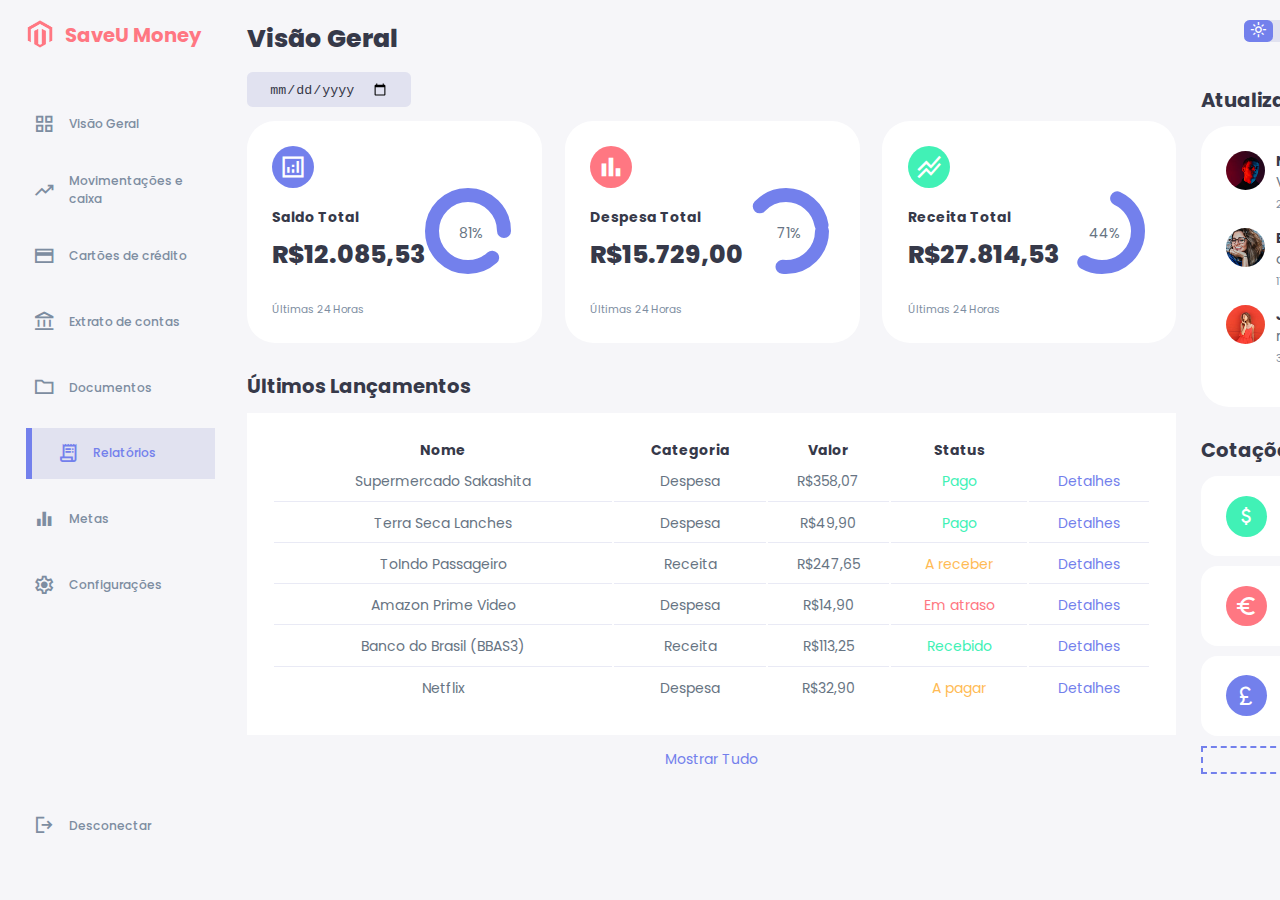
==== index.html @ 5cc4b861 "Esboço do projeto interdisciplinar" ====
<!DOCTYPE html>
<html lang="en">
<head>
    <meta charset="UTF-8">
    <meta http-equiv="X-UA-Compatible" content="IE=edge">
    <meta name="viewport" content="width=device-width, initial-scale=1.0">
    <link href="https://fonts.googleapis.com/css2?family=Material+Symbols+Sharp" rel="stylesheet">
    <link rel="stylesheet" href="./css/style.css">
    <title>SaveU Money</title>
</head>
<body>
    <div class="container">
        <aside>
            <div class="topo">
                <div class="logo">
                    <img src="./img/logo.png" alt="">
                    <h2><span class="perigo">SaveU Money</span></h2>
                </div>
                <div class="fechar" id="btn-fechar">
                    <span class="material-symbols-sharp">close</span>
                </div>
            </div>

            <div class="sidebar">
                <a href="#">
                    <span class="material-symbols-sharp">grid_view</span>
                    <h3>Visão Geral</h3>
                </a>
                <a href="#">
                    <span class="material-symbols-sharp">trending_up</span>
                    <h3>Movimentações e caixa</h3>
                </a>
                <a href="#">
                    <span class="material-symbols-sharp">credit_card</span>
                    <h3>Cartões de crédito</h3>
                </a>
                <a href="#">
                    <span class="material-symbols-sharp">account_balance</span>
                    <h3>Extrato de contas</h3>
                </a>
                <a href="#">
                    <span class="material-symbols-sharp">folder</span>
                    <h3>Documentos</h3>
                </a>
                <a href="#" class="active">
                    <span class="material-symbols-sharp">receipt_long</span>
                    <h3>Relatórios</h3>
                </a>
                <a href="#">
                    <span class="material-symbols-sharp">equalizer</span>
                    <h3>Metas</h3>
                </a>
                <a href="#">
                    <span class="material-symbols-sharp">settings</span>
                    <h3>Configurações</h3>
                </a>
                <a href="#">
                    <span class="material-symbols-sharp">logout</span>
                    <h3>Desconectar</h3>
                </a>
            </div>
        </aside>
        <!-- Fim do Aside -->
        <main>
            <h1>Visão Geral</h1>

            <div class="data">
                <input type="date">
            </div>

            <div class="movimentacao">
                <div class="saldo">
                    <span class="material-symbols-sharp">analytics</span>
                    <div class="meio">
                        <div class="esquerda">
                            <h3>Saldo Total</h3>
                            <h1>R$12.085,53</h1>
                        </div>
                        <div class="progresso">
                            <svg>
                                <circle cx="38" cy="38" r="36"></circle>
                            </svg>
                            <div class="numero">
                                <p>81%</p>
                            </div>
                        </div>
                    </div>
                    <small class="texto-esmaecido">Últimas 24 Horas</small>
                </div>
                <!-- Final das vendas -->
                <div class="despesa">
                    <span class="material-symbols-sharp">bar_chart</span>
                    <div class="meio">
                        <div class="esquerda">
                            <h3>Despesa Total</h3>
                            <h1>R$15.729,00</h1>
                        </div>
                        <div class="progresso">
                            <svg>
                                <circle cx="38" cy="38" r="36"></circle>
                            </svg>
                            <div class="numero">
                                <p>71%</p>
                            </div>
                        </div>
                    </div>
                    <small class="texto-esmaecido">Últimas 24 Horas</small>
                </div>
                <!-- Final das despesas -->
                <div class="receita">
                    <span class="material-symbols-sharp">stacked_line_chart</span>
                    <div class="meio">
                        <div class="esquerda">
                            <h3>Receita Total</h3>
                            <h1>R$27.814,53</h1>
                        </div>
                        <div class="progresso">
                            <svg>
                                <circle cx="38" cy="38" r="36"></circle>
                            </svg>
                            <div class="numero">
                                <p>44%</p>
                            </div>
                        </div>
                    </div>
                    <small class="texto-esmaecido">Últimas 24 Horas</small>
                </div>
                <!-- Final das receitas -->
            </div>
            <!-- Final das Movimentações -->

            <div class="ultimos-lancamentos">
                <h2>Últimos Lançamentos</h2>
                <table>
                    <thead>
                        <tr>
                            <th>Nome</th>
                            <th>Categoria</th>
                            <th>Valor</th>
                            <th>Status</th>
                            <th></th>
                        </tr>
                    </thead>
                    <tbody>
                        <tr>
                            <td>Supermercado Sakashita</td>
                            <td>Despesa</td>
                            <td>R$358,07</td>
                            <td class="sucesso">Pago</td>
                            <td class="primaria detalhe">Detalhes</td>
                        </tr>
                        <tr>
                            <td>Terra Seca Lanches</td>
                            <td>Despesa</td>
                            <td>R$49,90</td>
                            <td class="sucesso">Pago</td>
                            <td class="primaria detalhe">Detalhes</td>
                        </tr>
                        <tr>
                            <td>ToIndo Passageiro</td>
                            <td>Receita</td>
                            <td>R$247,65</td>
                            <td class="aviso">A receber</td>
                            <td class="primaria detalhe">Detalhes</td>
                        </tr>
                        <tr>
                            <td>Amazon Prime Video</td>
                            <td>Despesa</td>
                            <td>R$14,90</td>
                            <td class="perigo">Em atraso</td>
                            <td class="primaria detalhe">Detalhes</td>
                        </tr>
                        <tr>
                            <td>Banco do Brasil (BBAS3)</td>
                            <td>Receita</td>
                            <td>R$113,25</td>
                            <td class="sucesso">Recebido</td>
                            <td class="primaria detalhe">Detalhes</td>
                        </tr>
                        <tr>
                            <td>Netflix</td>
                            <td>Despesa</td>
                            <td>R$32,90</td>
                            <td class="aviso">A pagar</td>
                            <td class="primaria detalhe">Detalhes</td>
                        </tr>
                    </tbody>
                </table>
                <a href="#">Mostrar Tudo</a>
            </div>
        </main>
        <!-- Final da Main -->

        <div class="direita">
            <div class="topo">
                <button id="btn-menu">
                    <span class="material-symbols-sharp">menu</span>
                </button>
                <div class="modo-noturno">
                    <span class="material-symbols-sharp active">light_mode</span>
                    <span class="material-symbols-sharp">dark_mode</span>
                </div>
                <div class="perfil">
                    <div class="info">
                        <p>Olá, <b>Manotheus!</b></p>
                        <small class="texto-esmaecido">21 notificações<span class="material-symbols-sharp">notification_important</span></small>
                    </div>
                    <div class="foto-perfil">
                        <img src="./img/perfil-1.jpg">
                    </div>
                </div>

            </div>
            <!-- Final do topo -->

            <div class="atualizacao-recente">
                <h2>Atualizações Recentes</h2>
                <div class="atualizacoes">
                    <div class="atualizacao">
                        <div class="foto-perfil">
                            <img src="./img/perfil-2.jpg">
                        </div>
                        <div class="mensagem">
                            <p><b>Natalnoel</b> atingiu a meta Viajar!</p>
                            <small class="texto-esmaecido">2 Minutos atrás</small>
                        </div>
                    </div>
                    <div class="atualizacao">
                        <div class="foto-perfil">
                            <img src="./img/perfil-3.jpg">
                        </div>
                        <div class="mensagem">
                            <p><b>Elaine</b> atingiu um de seus objetivos!</p>
                            <small class="texto-esmaecido">17 Minutos atrás</small>
                        </div>
                    </div>
                    <div class="atualizacao">
                        <div class="foto-perfil">
                            <img src="./img/perfil-4.jpg">
                        </div>
                        <div class="mensagem">
                            <p><b>Jakeline</b> estabeleceu uma nova meta!</p>
                            <small class="texto-esmaecido">34 Minutos atrás</small>
                        </div>
                    </div>
                </div>
            </div>
            <!-- Final das Atualizações Recentes -->
            <div class="cotacao">
                <h2>Cotações do dia</h2>
                <div class="moeda dolar">
                    <div class="icone">
                        <span class="material-symbols-sharp">attach_money</span>
                    </div>
                    <div class="direita">
                        <div class="info">
                            <h3>Dólar</h3>
                            <small class="text-esmaecido">Últimas 24 horas</small>
                        </div>
                        <h5 class="perigo">-0,91%</h5>
                        <h3>R$5,26</h3>
                    </div>
                </div>
                <div class="moeda euro">
                    <div class="icone">
                        <span class="material-symbols-sharp">euro_symbol</span>
                    </div>
                    <div class="direita">
                        <div class="info">
                            <h3>Euro</h3>
                            <small class="text-esmaecido">Últimas 24 horas</small>
                        </div>
                        <h5 class="perigo">-0,73</h5>
                        <h3>R$5,18</h3>
                    </div>
                </div>
                <div class="moeda libra">
                    <div class="icone">
                        <span class="material-symbols-sharp">currency_pound</span>
                    </div>
                    <div class="direita">
                        <div class="info">
                            <h3>Libra</h3>
                            <small class="text-esmaecido">Últimas 24 horas</small>
                        </div>
                        <h5 class="perigo">-1,05%</h5>
                        <h3>R$5,94</h3>
                    </div>
                </div>
                <div class="item nova-moeda">
                    <div>
                        <span class="material-symbols-sharp">add</span>
                        <h3>Adicionar Moeda</h3>
                    </div>
                </div>
            </div>

        </div>
    </div>

    <script src="./js/index.js"></script>
</body>
</html>
---- css/style.css ----
@import url("https://fonts.googleapis.com/css2?family=Poppins:wght@300;400;500;600;700;800&display=swap");

/* Variáveis */
:root {
    --cor-primaria: #7380ec;
    --cor-perigo: #ff7782;
    --cor-sucesso: #41f1b6;
    --cor-aviso: #ffbb55;
    --cor-branco: #fff;
    --cor-info-escuro: #7d8da1;
    --cor-info-claro: #dce1eb;
    --cor-escuro: #363949;
    --cor-claro: rgba(132, 139, 200, 0.18);
    --cor-primaria-variante: #111e88;
    --cor-escuro-variante: #677483;
    --cor-fundo: #f6f6f9;

    --cartao-borda-raio: 2rem;
    --borda-raio-1: 0.4rem;
    --borda-raio-2: 0.8rem;
    --borda-raio-3: 1.2rem;

    --cartao-padding: 1.8rem;
    --padding-1: 1.2rem;

    --box-shadow: 0 2rem 3rem var(--cor-claro);
}

.modo-noturno-escuro{
    --cor-fundo: #181a1e;
    --cor-branco: #202528;
    --cor-escuro:  #edeffd;
    --cor-escuro-variante: #a3bdcc;
    --cor-claro: rgba(0, 0, 0, 0.4);
    --box-shadow: 0 2rem 3rem var(--cor-claro);
}

*{
    margin: 0;
    padding: 0;
    outline: 0;
    appearance: none;
    border: 0;
    text-decoration: none;
    list-style: none;
    box-sizing: border-box;
}

html{
    font-size: 14px;
}

body{
    width: 100vw;
    height: 100vh;
    font-family: poppins, sans-serif;
    background: var(--cor-fundo);
    user-select: none;
    overflow-x: hidden;
    color: var(--cor-escuro);
}

.container{
    display: grid;
    width: 96%;
    margin: 0 auto;
    gap: 1.8rem;
    grid-template-columns: 14rem auto 23rem;
}

a{
    color: var(--cor-escuro);
}

img{
    display: block;
    width: 100%;
}

h1{
    font-weight: 800;
    font-size: 1.8rem;
}

h2{
    font-size: 1.4rem;
}

h3{
    font-size: 0.87rem;
}

h4{
    font-size: 0.8rem;
}

h5{
    font-size: 0.77rem;
}

small{
    font-size: 0.75rem;
}

.foto-perfil{
    width: 2.8rem;
    height: 2.8rem;
    border-radius: 50%;
    overflow: hidden;
}

.texto-esmaecido{
    color: var(--cor-info-escuro);
}

p{
    color: var(--cor-escuro-variante);
}

b{
    color: var(--cor-escuro);
}

.primaria{
    color: var(--cor-primaria);
}

.perigo{
    color: var(--cor-perigo);
}

.sucesso{
    color: var(--cor-sucesso);
}

.aviso{
    color: var(--cor-aviso);
}

aside{
    height: 100vh;
}

aside .topo{
    display: flex;
    align-items: center;
    justify-content: space-between;
    margin-top: 1.4rem;
}

aside .logo{
    display: flex;
    gap: 0.8rem;
}

aside .logo img{
    width: 2rem;
    height: 2rem;
}

aside .fechar{
    display: none;
}

/* ====================== SIDEBAR ====================== */

aside .sidebar{
    display: flex;
    flex-direction: column;
    height: 86vh;
    position: relative;
    top: 3rem;
}

aside h3{
    font-weight: 500;
}

aside .sidebar a{
    display: flex;
    color: var(--cor-info-escuro);
    margin: 0.5rem;
    gap: 1rem;
    align-items: center;
    position: relative;
    height: 3.7rem;
    transition: all 300ms ease;
}

aside .sidebar a span{
    font-size: 1.6rem;
    transition: all 300ms ease;
}

aside .sidebar a:last-child{
    position: absolute;
    bottom: 0.5rem;
    width: 100%;
}

aside .sidebar a.active{
    background: var(--cor-claro);
    color: var(--cor-primaria);
    margin-left: 0;
}

aside .sidebar a.active::before{
    content: "";
    width: 6px;
    height: 100%;
    background: var(--cor-primaria);
}

aside .sidebar a.active span{
    color: var(--cor-primaria);
    margin-left: calc(1rem - 3px);
}

aside .sidebar a:hover {
    color: var(--cor-primaria);
}

aside .sidebar a:hover span{
    margin-left: 1rem;
}

/* ====================== MAIN ====================== */

main{
    margin-top: 1.4rem;
}

main .data{
    display: inline-block;
    background: var(--cor-claro);
    border-radius: var(--borda-raio-1);
    margin-top: 1rem;
    padding: 0.5rem 1.6rem;
}

main .data input[type='date']{
    background: transparent;
    color: var(--cor-escura);
}

main .movimentacao{
    display: grid;
    grid-template-columns: repeat(3, 1fr);
    gap: 1.6rem;
}

main .movimentacao > div{
    background: var(--cor-branco);
    padding: var(--cartao-padding);
    border-radius: var(--cartao-borda-raio);
    margin-top: 1rem;
    box-shadow: none;
    transform: all 300ms ease;
}

main .movimentacao > div:hover {
    box-shadow: var(--box-shadow);
}

main .movimentacao > div span{
    background-color: var(--cor-primaria);
    padding: 0.5rem;
    border-radius: 50%;
    color: var(--cor-branco);
    font-size: 2rem;
}

main .movimentacao > div.despesa span{
    background-color: var(--cor-perigo);
}

main .movimentacao > div.receita span{
    background-color: var(--cor-sucesso);
}

main .movimentacao > div .meio{
    display: flex;
    align-items: center;
    justify-content: space-between;
}

main .movimentacao h3{
    margin: 1rem 0 0.6rem;
    font-size: 1rem;
}

main .movimentacao .progresso{
    position: relative;
    width: 92px;
    height: 92px;
    border-radius: 50%;
}

main .movimentacao svg{
    width: 7rem;
    height: 7rem;
}

main .movimentacao svg circle{
    fill: none;
    stroke: var(--cor-primaria);
    stroke-width: 14;
    stroke-linecap: round;
    transform: translate(5px, 5px);
}

main .movimentacao .saldo svg circle{
    stroke-dashoffset: -30;
    stroke-dasharray: 200;
}
main .movimentacao .despesa svg circle{
    stroke-dashoffset: 20;
    stroke-dasharray: 80;
}

main .movimentacao .receita svg circle{
    stroke-dashoffset: 35;
    stroke-dasharray: 110;
}

main .movimentacao .progresso .numero{
    position: absolute;
    top: 0;
    left: 0;
    height: 100%;
    width: 100%;
    display: flex;
    justify-content: center;
    align-items: center;
}

main .movimentacao small{
    margin-top: 1.6rem;
    display: block;

}

/* ====================== Últimos Lançamentos ====================== */

main .ultimos-lancamentos {
    margin-top: 2rem;
}

main .ultimos-lancamentos h2{
    margin-bottom: 0.8rem;
}

main .ultimos-lancamentos table{
    background-color: var(--cor-branco);
    width: 100%;
    border: var(--cartao-borda-raio);
    padding: var(--cartao-padding);
    text-align: center;
    box-shadow: none;
    transition: all 300ms ease;
}

main .ultimos-lancamentos table:hover{
    box-shadow: var(--box-shadow);
}

main table tbody td{
    height: 2.8rem;
    border-bottom: 1px solid var(--cor-claro);
    color: var(--cor-escuro-variante);
}

main table tbody tr td.detalhe{
    cursor: pointer;
}
main table tbody tr:last-child td{
    border: none;
}

main .ultimos-lancamentos a{
    text-align: center;
    display: block;
    margin: 1rem auto;
    color: var(--cor-primaria);
}

/* ====================== Direita ====================== */

.direita{
    margin-top: 1.4rem;
}

.direita .topo{
    display: flex;
    justify-content: end;
    gap: 2rem;
}

.direita .topo button{
    display: none;
}

.direita .modo-noturno{
    background: var(--cor-claro);
    display: flex;
    justify-content: space-between;
    align-items: center;
    height: 1.6rem;
    width: 4.2rem;
    cursor: pointer;
    border-radius: var(--borda-raio-1);
}

.direita .modo-noturno span{
    font-size: 1.2rem;
    width: 50%;
    height: 100%;
    display: flex;
    align-items: center;
    justify-content: center;
}

.direita .modo-noturno span.active{
    background: var(--cor-primaria);
    color: var(--cor-branco);
    border-radius: var(--borda-raio-1);
}

.direita .topo .perfil{
    display: flex;
    gap: 2rem;
    text-align: right;
}

/* ====================== Atualizações Recentes ====================== */

.direita .atualizacao-recente{
    margin-top: 1rem;
}

.direita .atualizacao-recente h2{
    margin-bottom: 0.8rem;
}

.direita .atualizacao-recente .atualizacoes{
    background: var(--cor-branco);
    padding: var(--cartao-padding);
    border-radius: var(--cartao-borda-raio);
    box-shadow: none;
    transition: all 300ms ease;
}

.direita .atualizacao-recente .atualizacoes:hover{
    box-shadow: var(--box-shadow);
}

.direita .atualizacao-recente .atualizacoes .atualizacao{
    display: grid;
    grid-template-columns: 2.6rem auto;
    gap: 1rem;
    margin-bottom: 1rem;
}

/* ====================== Investimentos ====================== */

.direita .cotacao{
    margin-top: 2rem;
}

.direita .cotacao h2{
    margin-bottom: 0.8rem;
}

.direita .cotacao .moeda{
    background: var(--cor-branco);
    display: flex;
    align-items: center;
    gap: 1rem;
    margin-bottom: 0.7rem;
    padding: 1.4rem var(--cartao-padding);
    border-radius: var(--borda-raio-3);
    box-shadow: none;
    transition: all 300ms ease;
}

.direita .cotacao .moeda:hover{
    box-shadow: var(--box-shadow);
}

.direita .cotacao .moeda .direita{
    display: flex;
    justify-content: space-between;
    align-items: start;
    margin: 0;
    width: 100%;
}

.direita .cotacao .moeda .icone{
    padding: 0.6rem;
    color: var(--cor-branco);
    border-radius: 50%;
    background: var(--cor-primaria);
    display: flex;
}

.direita .cotacao .moeda.dolar .icone{
    background: var(--cor-sucesso);
}

.direita .cotacao .moeda.euro .icone{
    background: var(--cor-perigo);
}

.direita .cotacao .nova-moeda{
    background-color: transparent;
    border: 2px dashed var(--cor-primaria);
    color: var(--cor-primaria);
    display: flex;
    align-items: center;
    justify-content: center;
    cursor: pointer;
}

.direita .cotacao .nova-moeda:hover{
    background: var(--cor-primaria);
    color: white;
}

.direita .cotacao .nova-moeda div{
    display: flex;
    align-items: center;
    gap: 0.6rem;
}

.direita .cotacao .nova-moeda div h3{
    font-weight: 600;
}

/* ====================== Media Queries ====================== */

@media screen and (max-width: 1200px) {
    .container{
        width: 94%;
        grid-template-columns: 7rem auto 23rem;
    }
    
    aside .logo h2{
        display: none;
    }

    aside .sidebar h3{
        display: none;
    }

    aside .sidebar a{
        width: 5.6rem;
    }
    
    aside .sidebar a:last-child{
        position: relative;
        margin-top: 1.8rem;
    }
    
    main .movimentacao{
        grid-template-columns: 1fr;
        gap: 0;
    }
    
    main .ultimos-lancamentos{
        width: 94%;
        position: absolute;
        left: 50%;
        transform: translateX(-50%);
        margin: 2rem 0 0 8.8rem;
    }
    
    main .ultimos-lancamentos table{
        width: 83vw;
    }
    
    main table thead tr th:first-child{
        display: none;
    }
    main table tbody tr td:last-child,
    main table tbody tr td:first-child{
        display: none;
    }
}

/* ====================== Media Queries ====================== */
@media screen and (max-width: 768px) {
    .container{
        width: 100%;
        grid-template-columns: 1fr;
    }

    aside{
        position: fixed;
        left: -100%;
        background: var(--cor-branco);
        width: 18rem;
        z-index: 3;
        box-shadow: 1rem 3rem 4rem var(--cor-claro);
        height: 100vh;
        padding-right: var(--cartao-padding);
        display: none;
        animation: mostrarMenu 400ms ease forwards;
    }

    @keyframes mostrarMenu {
        to{
            left: 0;
        }
    }

    aside .logo{
        margin-left: 1rem;
    }
    
    aside .logo h2{
        display: inline;
    }

    aside .sidebar h3{
        display: inline;
    }
    
    aside .sidebar a{
        width: 100%;
        height: 3.4rem;
    }

    aside .sidebar a:last-child{
        position: absolute;
        bottom: 5rem;
    }
    
    aside .fechar{
        display: inline-block;
        cursor: pointer;
    }

    main{
        margin-top: 8rem;
        padding: 0 1rem;
    }

    main .ultimos-lancamentos{
        position: relative;
        margin: 3rem 0 0 0;
        width: 100%;
    }

    main .ultimos-lancamentos table{
        width: 100%;
        margin: 0;
    }

    .direita{
        width: 94%;
        margin: 0 auto 4rem;
    }

    .direita .topo{
        position: fixed;
        top: 0;
        left: 0;
        align-items: center;
        padding: 0 0.8rem;
        height: 4.6rem;
        background: var(--cor-branco);
        width: 100%;
        margin: 0;
        z-index: 2;
        box-shadow: var(--cor-claro);
    }
    
    .direita .topo .perfil .info{
        display: none;
    }

    .direita .topo .modo-noturno{
        width: 4.4rem;
        position: absolute;
        left: 65%;
    }

    .direita .topo button{
        display: inline-block;
        background: transparent;
        cursor: pointer;
        color: var(--cor-escura);
        position: absolute;
        left: 1rem;
    }

    .direita .topo button span{
         font-size: 2rem;
        }
}
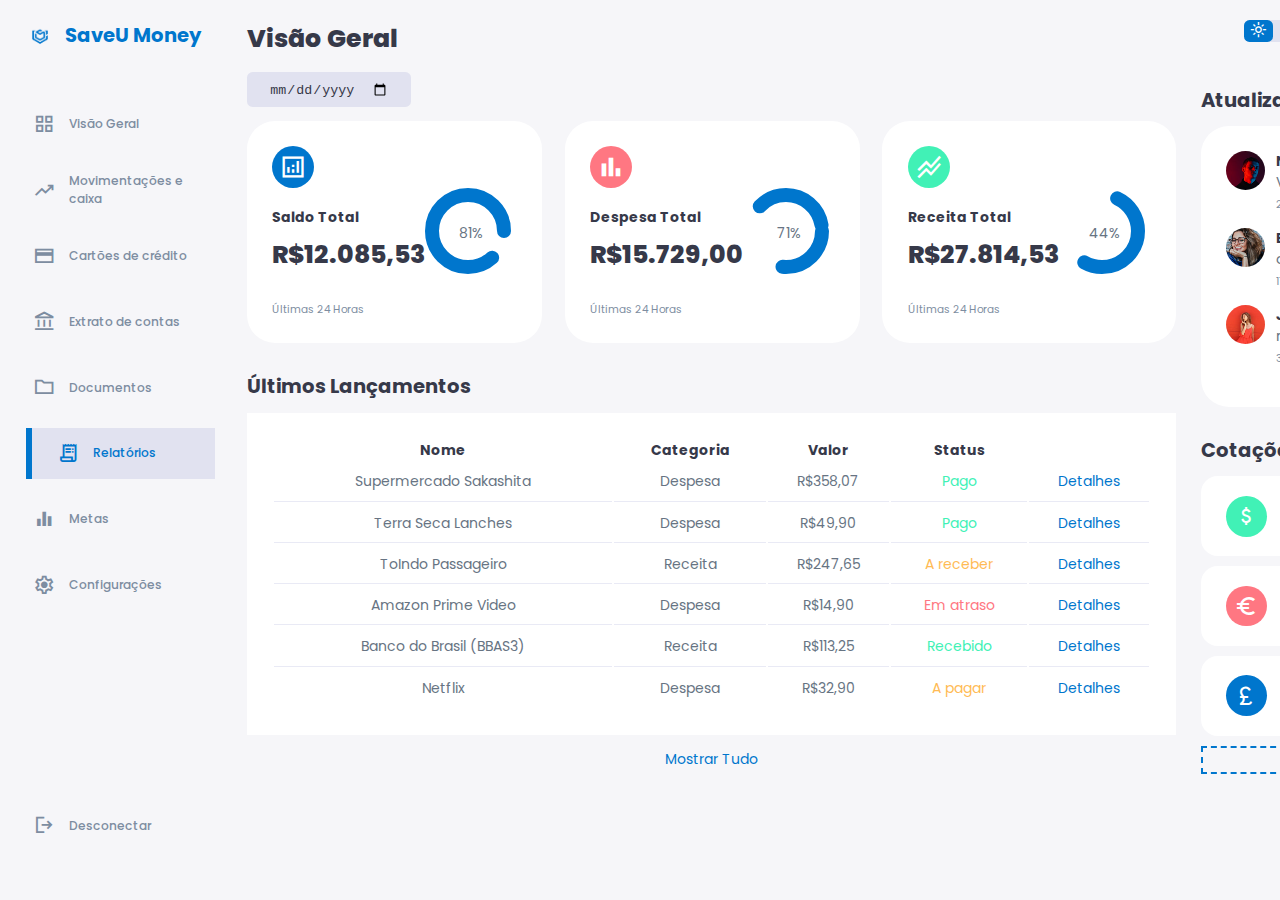
==== commit 48ccf00c: "Logo change" ====
--- a/index.html
+++ b/index.html
@@ -14,7 +14,7 @@
             <div class="topo">
                 <div class="logo">
                     <img src="./img/logo.png" alt="">
-                    <h2><span class="perigo">SaveU Money</span></h2>
+                    <h2><span class="primaria">SaveU Money</span></h2>
                 </div>
                 <div class="fechar" id="btn-fechar">
                     <span class="material-symbols-sharp">close</span>
@@ -270,7 +270,7 @@
                             <h3>Euro</h3>
                             <small class="text-esmaecido">Últimas 24 horas</small>
                         </div>
-                        <h5 class="perigo">-0,73</h5>
+                        <h5 class="perigo">-0,73%</h5>
                         <h3>R$5,18</h3>
                     </div>
                 </div>
--- a/css/style.css
+++ b/css/style.css
@@ -2,7 +2,7 @@
 
 /* Variáveis */
 :root {
-    --cor-primaria: #7380ec;
+    --cor-primaria: #0076CD;
     --cor-perigo: #ff7782;
     --cor-sucesso: #41f1b6;
     --cor-aviso: #ffbb55;
@@ -149,6 +149,7 @@
 }
 
 aside .logo{
+    align-items: center;
     display: flex;
     gap: 0.8rem;
 }
@@ -162,7 +163,7 @@
     display: none;
 }
 
-/* ====================== SIDEBAR ====================== */
+/* ====================== Sidebar ====================== */
 
 aside .sidebar{
     display: flex;
@@ -461,7 +462,7 @@
     margin-bottom: 1rem;
 }
 
-/* ====================== Investimentos ====================== */
+/* ====================== Cotações ====================== */
 
 .direita .cotacao{
     margin-top: 2rem;
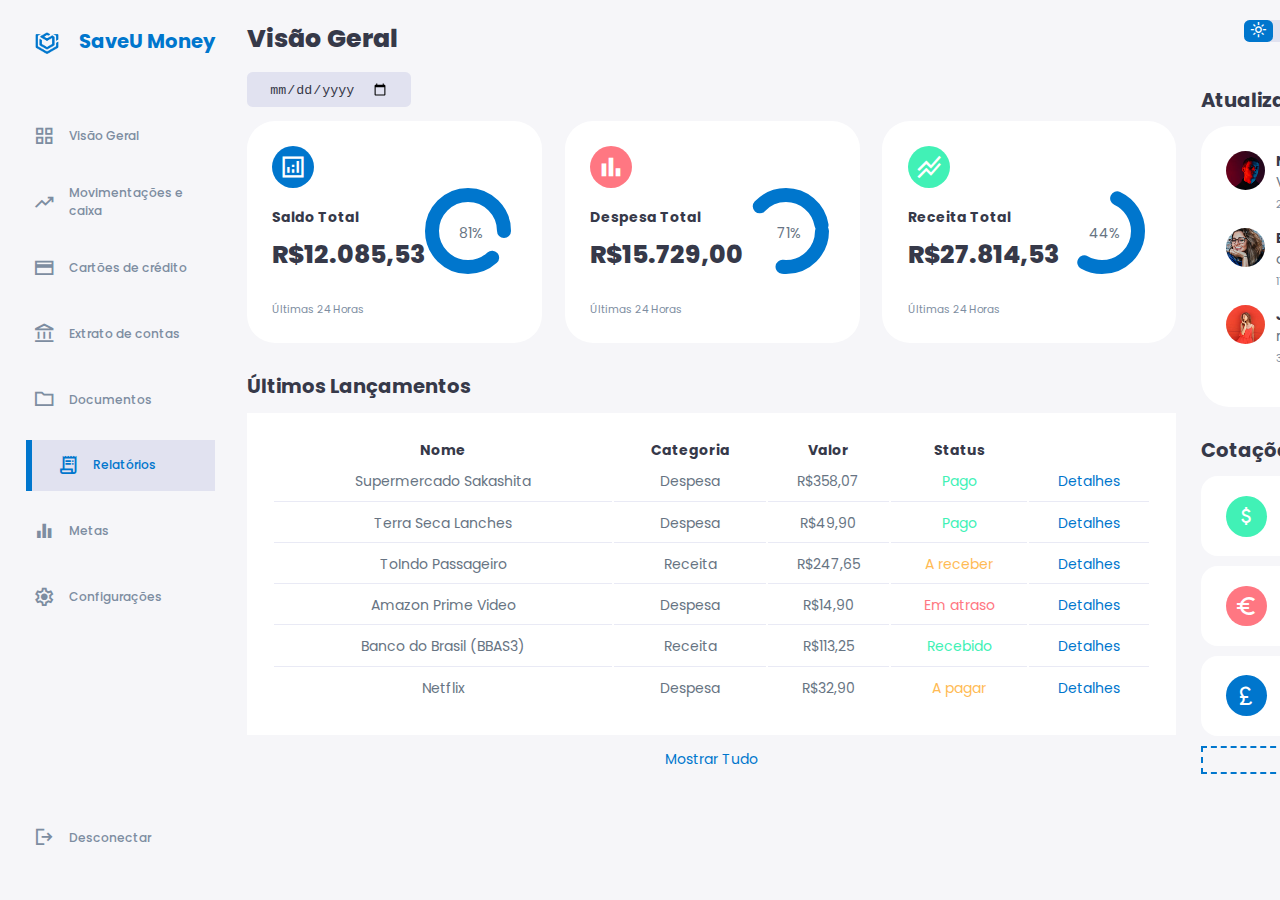
==== commit 728450f5: "SaveU - Login and Register page" ====
--- a/index.html
+++ b/index.html
@@ -6,6 +6,7 @@
     <meta name="viewport" content="width=device-width, initial-scale=1.0">
     <link href="https://fonts.googleapis.com/css2?family=Material+Symbols+Sharp" rel="stylesheet">
     <link rel="stylesheet" href="./css/style.css">
+    <link rel="shortcut icon" href="./img/favicon.ico" type="image/x-icon">
     <title>SaveU Money</title>
 </head>
 <body>
@@ -54,7 +55,7 @@
                     <span class="material-symbols-sharp">settings</span>
                     <h3>Configurações</h3>
                 </a>
-                <a href="#">
+                <a href="login.html">
                     <span class="material-symbols-sharp">logout</span>
                     <h3>Desconectar</h3>
                 </a>
--- a/css/style.css
+++ b/css/style.css
@@ -53,7 +53,7 @@
 body{
     width: 100vw;
     height: 100vh;
-    font-family: poppins, sans-serif;
+    font-family: 'Poppins', sans-serif;
     background: var(--cor-fundo);
     user-select: none;
     overflow-x: hidden;
@@ -155,8 +155,8 @@
 }
 
 aside .logo img{
-    width: 2rem;
-    height: 2rem;
+    width: 3rem;
+    height: 3rem;
 }
 
 aside .fechar{
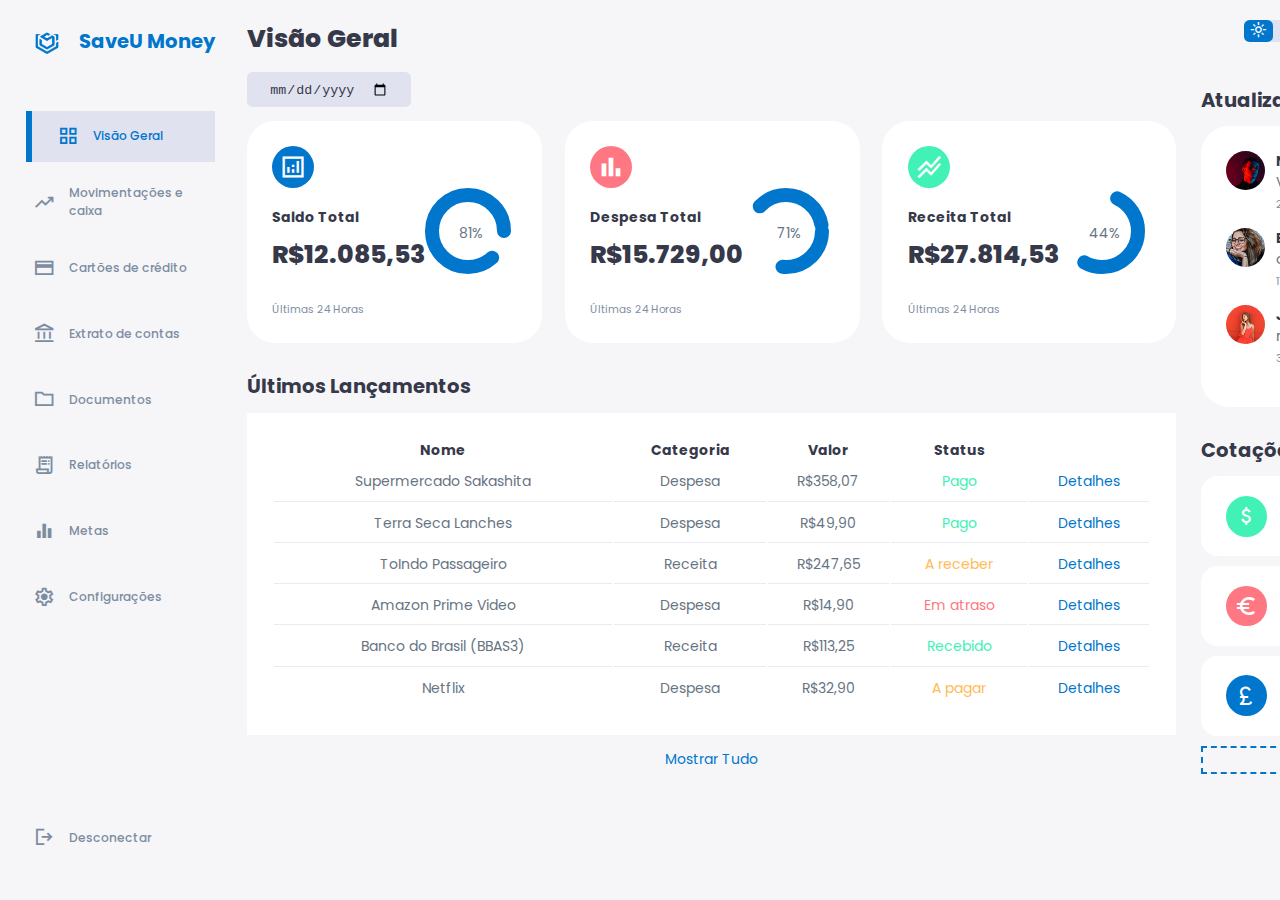
==== commit d48671a2: "SaveU - CSS Fixes" ====
--- a/index.html
+++ b/index.html
@@ -23,7 +23,7 @@
             </div>
 
             <div class="sidebar">
-                <a href="#">
+                <a href="#" class="active">
                     <span class="material-symbols-sharp">grid_view</span>
                     <h3>Visão Geral</h3>
                 </a>
@@ -43,7 +43,7 @@
                     <span class="material-symbols-sharp">folder</span>
                     <h3>Documentos</h3>
                 </a>
-                <a href="#" class="active">
+                <a href="#">
                     <span class="material-symbols-sharp">receipt_long</span>
                     <h3>Relatórios</h3>
                 </a>
@@ -55,7 +55,7 @@
                     <span class="material-symbols-sharp">settings</span>
                     <h3>Configurações</h3>
                 </a>
-                <a href="login.html">
+                <a href="./login.html">
                     <span class="material-symbols-sharp">logout</span>
                     <h3>Desconectar</h3>
                 </a>
--- a/css/style.css
+++ b/css/style.css
@@ -10,7 +10,7 @@
     --cor-info-escuro: #7d8da1;
     --cor-info-claro: #dce1eb;
     --cor-escuro: #363949;
-    --cor-claro: rgba(132, 139, 200, 0.18);
+    --cor-claro: #848bc82e;
     --cor-primaria-variante: #111e88;
     --cor-escuro-variante: #677483;
     --cor-fundo: #f6f6f9;
